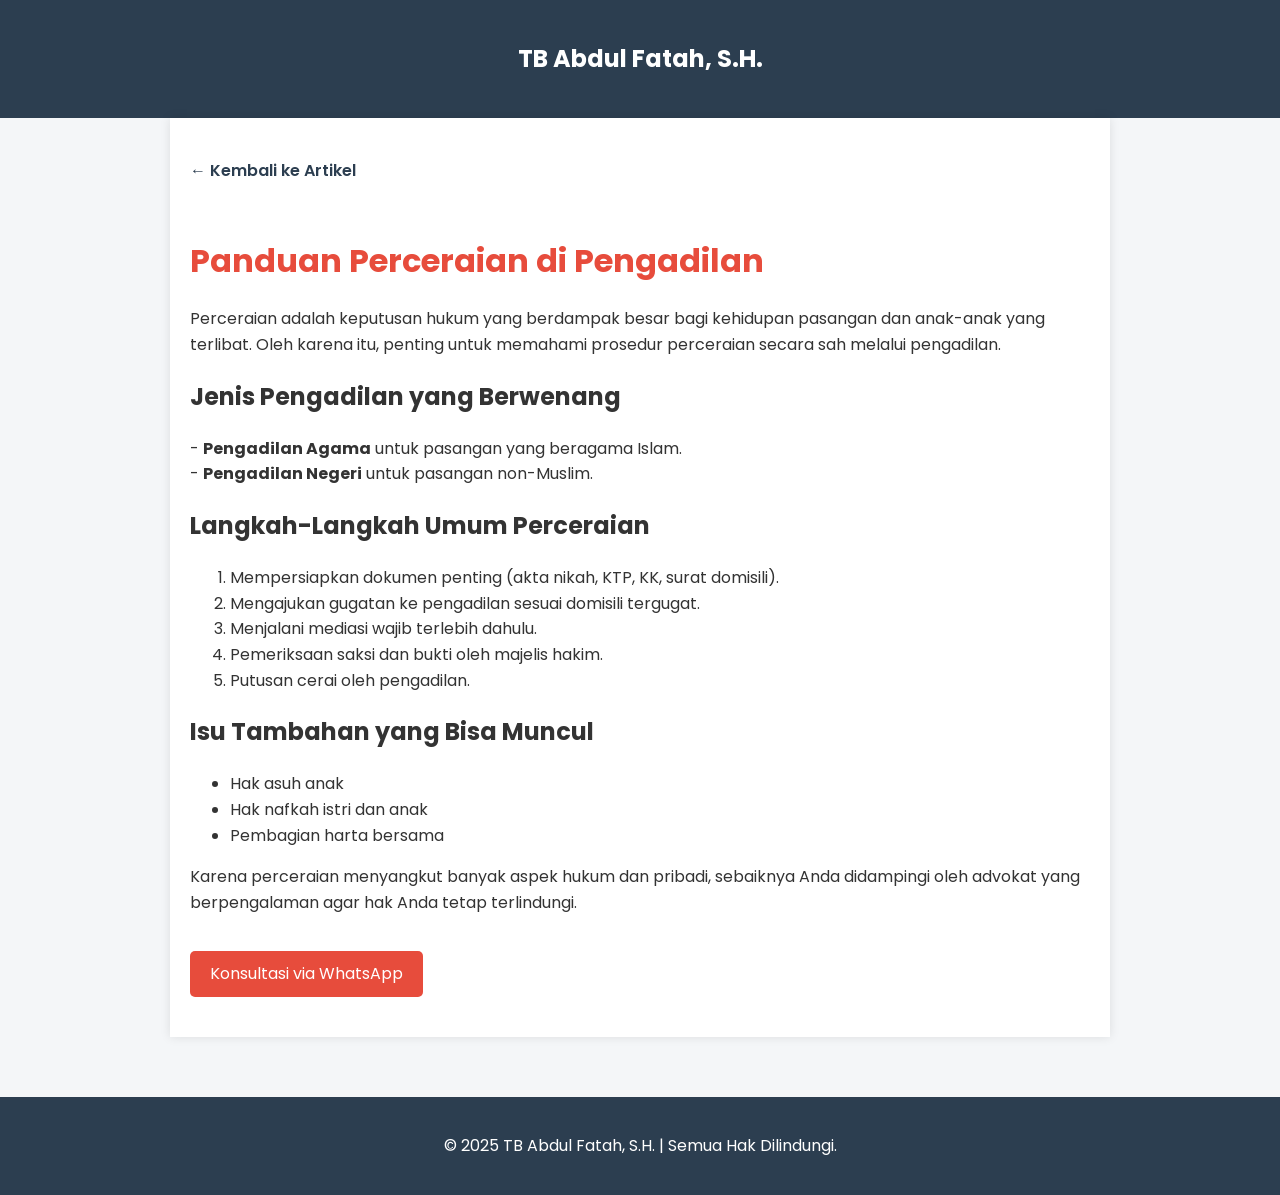
==== artikel-perceraian.html @ 7efb1d6c "Initial commit - setup project" ====
<!DOCTYPE html>
<html lang="id">
<head>
  <meta charset="UTF-8">
  <meta name="viewport" content="width=device-width, initial-scale=1.0">
  <title>Panduan Perceraian di Pengadilan</title>
  <link href="https://fonts.googleapis.com/css2?family=Poppins:wght@300;400;600&display=swap" rel="stylesheet">
  <style>
    body {
      font-family: 'Poppins', sans-serif;
      margin: 0;
      padding: 0;
      background: #f4f6f8;
      color: #333;
      line-height: 1.6;
    }
    header {
      background: #2c3e50;
      color: white;
      padding: 20px 30px;
      text-align: center;
    }
    main {
      max-width: 900px;
      margin: auto;
      padding: 40px 20px;
      background: white;
      box-shadow: 0 0 10px rgba(0,0,0,0.1);
    }
    h1 {
      font-size: 2rem;
      color: #e74c3c;
      margin-bottom: 20px;
    }
    a.back-link {
      display: inline-block;
      margin-bottom: 30px;
      color: #2c3e50;
      text-decoration: none;
      font-weight: 600;
    }
    a.back-link:hover {
      text-decoration: underline;
    }
    footer {
      text-align: center;
      padding: 20px;
      background: #2c3e50;
      color: white;
      margin-top: 60px;
    }
  </style>
</head>
<body>
  <header>
    <h2>TB Abdul Fatah, S.H. </h2>
  </header>

  <main>
    <a href="index.html#articles" class="back-link">&larr; Kembali ke Artikel</a>
    <h1>Panduan Perceraian di Pengadilan</h1>
    <p>Perceraian adalah keputusan hukum yang berdampak besar bagi kehidupan pasangan dan anak-anak yang terlibat. Oleh karena itu, penting untuk memahami prosedur perceraian secara sah melalui pengadilan.</p>

    <h2>Jenis Pengadilan yang Berwenang</h2>
    <p>
      - <strong>Pengadilan Agama</strong> untuk pasangan yang beragama Islam.<br>
      - <strong>Pengadilan Negeri</strong> untuk pasangan non-Muslim.
    </p>

    <h2>Langkah-Langkah Umum Perceraian</h2>
    <ol>
      <li>Mempersiapkan dokumen penting (akta nikah, KTP, KK, surat domisili).</li>
      <li>Mengajukan gugatan ke pengadilan sesuai domisili tergugat.</li>
      <li>Menjalani mediasi wajib terlebih dahulu.</li>
      <li>Pemeriksaan saksi dan bukti oleh majelis hakim.</li>
      <li>Putusan cerai oleh pengadilan.</li>
    </ol>

    <h2>Isu Tambahan yang Bisa Muncul</h2>
    <ul>
      <li>Hak asuh anak</li>
      <li>Hak nafkah istri dan anak</li>
      <li>Pembagian harta bersama</li>
    </ul>

    <p>Karena perceraian menyangkut banyak aspek hukum dan pribadi, sebaiknya Anda didampingi oleh advokat yang berpengalaman agar hak Anda tetap terlindungi.</p>

    <a href="https://wa.me/6281316411240" class="cta-button" style="background:#e74c3c; padding:10px 20px; color:white; text-decoration:none; display:inline-block; margin-top:20px; border-radius:5px;">Konsultasi via WhatsApp</a>
  </main>

  <footer>
    <p>&copy; 2025 TB Abdul Fatah, S.H. | Semua Hak Dilindungi.</p>
  </footer>
</body>
</html>
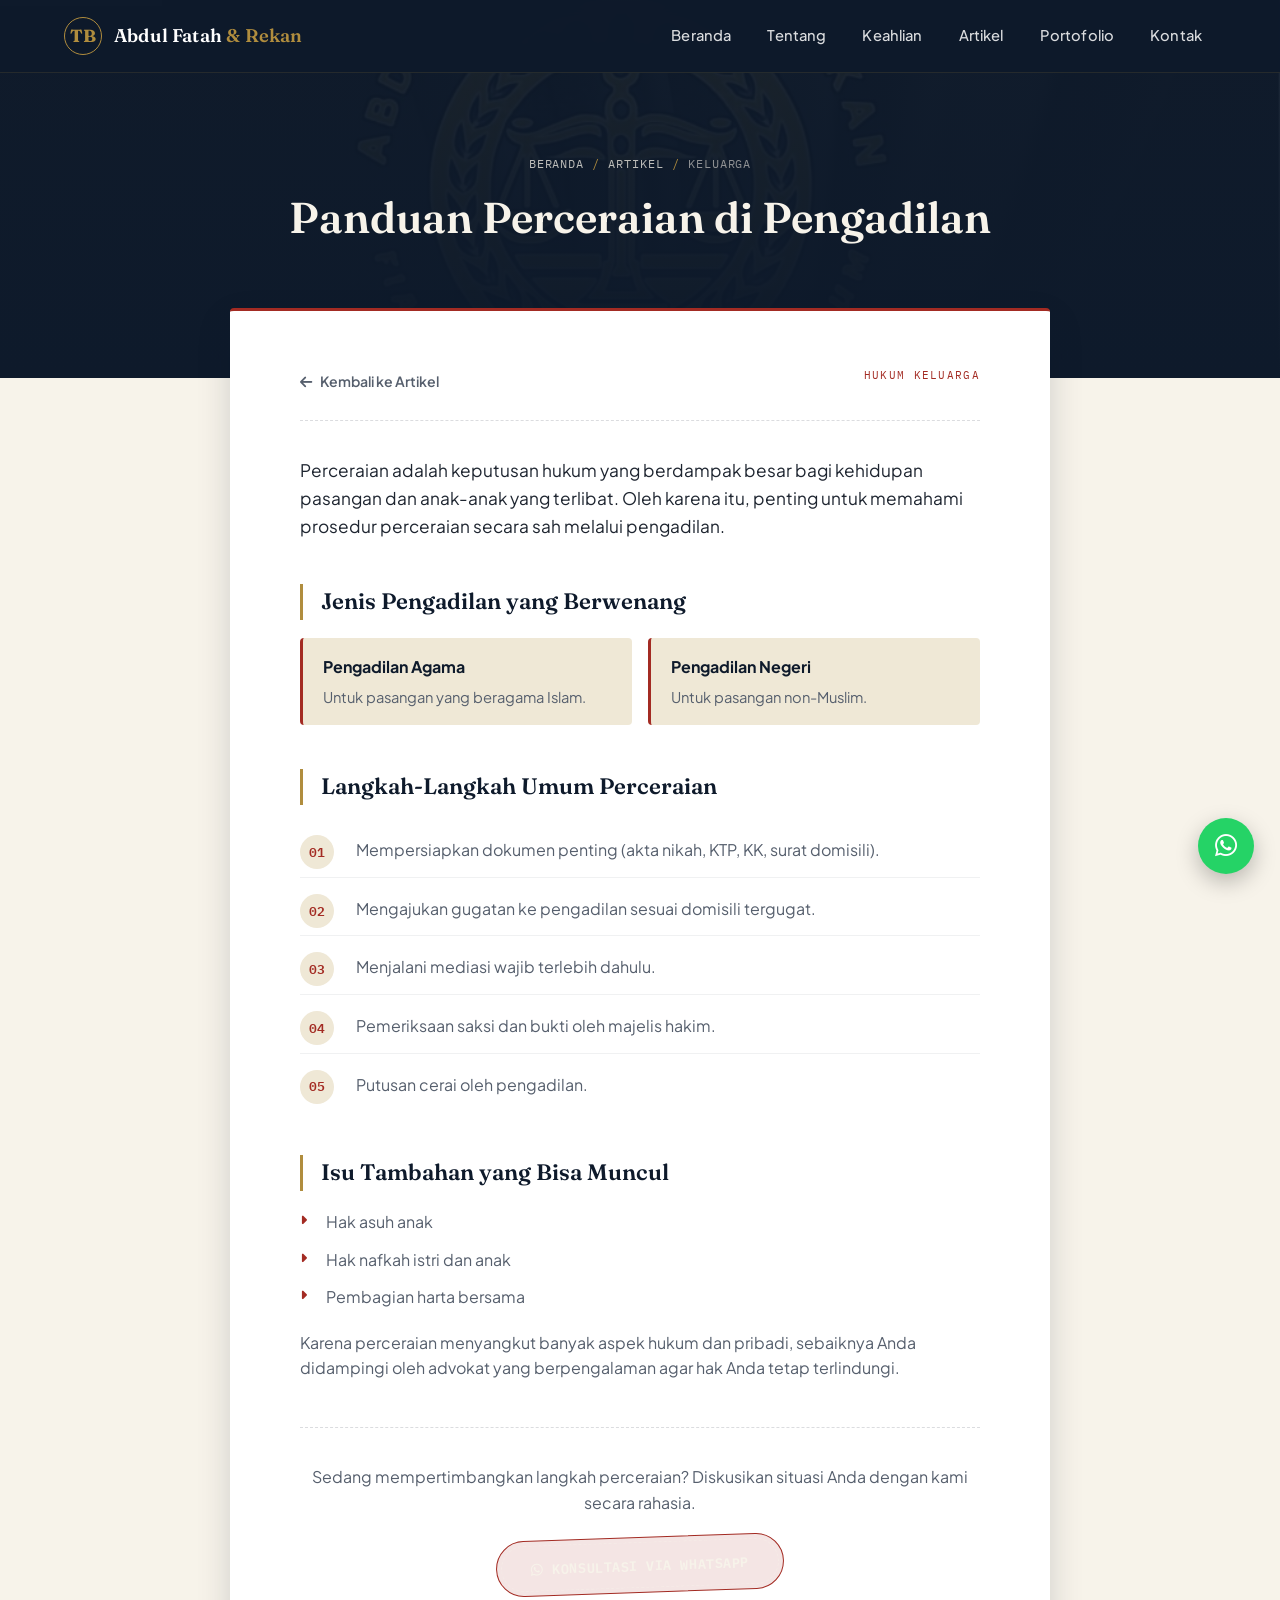
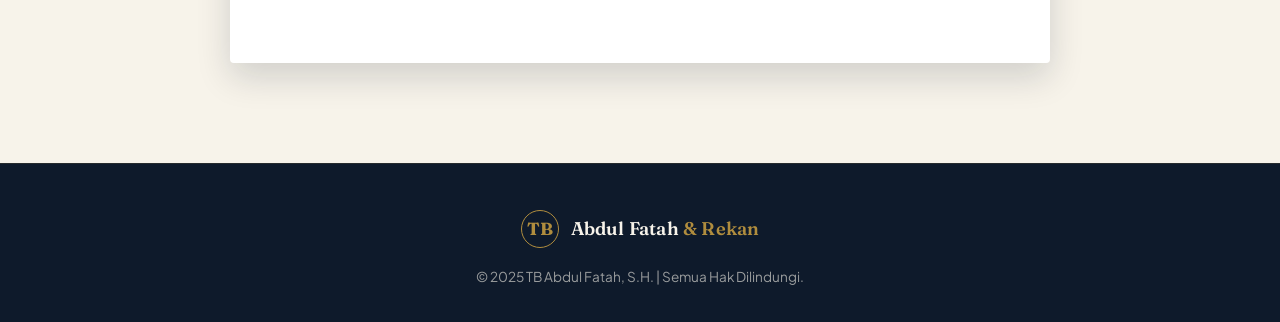
==== commit c61d4d6a: "mengubah tampilan dan menambahkan fitur portofolio kegiatan" ====
--- a/artikel-perceraian.html
+++ b/artikel-perceraian.html
@@ -1,95 +1,160 @@
-<!DOCTYPE html>
+<!doctype html>
 <html lang="id">
-<head>
-  <meta charset="UTF-8">
-  <meta name="viewport" content="width=device-width, initial-scale=1.0">
-  <title>Panduan Perceraian di Pengadilan</title>
-  <link href="https://fonts.googleapis.com/css2?family=Poppins:wght@300;400;600&display=swap" rel="stylesheet">
-  <style>
-    body {
-      font-family: 'Poppins', sans-serif;
-      margin: 0;
-      padding: 0;
-      background: #f4f6f8;
-      color: #333;
-      line-height: 1.6;
-    }
-    header {
-      background: #2c3e50;
-      color: white;
-      padding: 20px 30px;
-      text-align: center;
-    }
-    main {
-      max-width: 900px;
-      margin: auto;
-      padding: 40px 20px;
-      background: white;
-      box-shadow: 0 0 10px rgba(0,0,0,0.1);
-    }
-    h1 {
-      font-size: 2rem;
-      color: #e74c3c;
-      margin-bottom: 20px;
-    }
-    a.back-link {
-      display: inline-block;
-      margin-bottom: 30px;
-      color: #2c3e50;
-      text-decoration: none;
-      font-weight: 600;
-    }
-    a.back-link:hover {
-      text-decoration: underline;
-    }
-    footer {
-      text-align: center;
-      padding: 20px;
-      background: #2c3e50;
-      color: white;
-      margin-top: 60px;
-    }
-  </style>
-</head>
-<body>
-  <header>
-    <h2>TB Abdul Fatah, S.H. </h2>
-  </header>
+  <head>
+    <meta charset="UTF-8" />
+    <meta name="viewport" content="width=device-width, initial-scale=1.0" />
+    <title>Panduan Perceraian di Pengadilan | TB Abdul Fatah, S.H.</title>
+    <meta
+      name="description"
+      content="Langkah-langkah hukum yang perlu diketahui sebelum mengajukan gugatan cerai secara resmi di pengadilan."
+    />
 
-  <main>
-    <a href="index.html#articles" class="back-link">&larr; Kembali ke Artikel</a>
-    <h1>Panduan Perceraian di Pengadilan</h1>
-    <p>Perceraian adalah keputusan hukum yang berdampak besar bagi kehidupan pasangan dan anak-anak yang terlibat. Oleh karena itu, penting untuk memahami prosedur perceraian secara sah melalui pengadilan.</p>
+    <link rel="preconnect" href="https://fonts.googleapis.com" />
+    <link rel="preconnect" href="https://fonts.gstatic.com" crossorigin />
+    <link
+      href="https://fonts.googleapis.com/css2?family=Fraunces:opsz,wght@9..144,500;9..144,600;9..144,700;9..144,900&family=Plus+Jakarta+Sans:wght@400;500;600;700&family=IBM+Plex+Mono:wght@400;500;600&display=swap"
+      rel="stylesheet"
+    />
+    <link href="https://unpkg.com/aos@2.3.1/dist/aos.css" rel="stylesheet" />
+    <link
+      rel="stylesheet"
+      href="https://cdnjs.cloudflare.com/ajax/libs/font-awesome/6.0.0-beta3/css/all.min.css"
+    />
+    <link rel="stylesheet" href="css/style.css" />
+  </head>
+  <body>
+    <a href="#main-content" class="skip-link">Lewati ke Konten</a>
+    <div class="scroll-rail" aria-hidden="true">
+      <div class="scroll-rail-fill" id="scrollFill"></div>
+    </div>
 
-    <h2>Jenis Pengadilan yang Berwenang</h2>
-    <p>
-      - <strong>Pengadilan Agama</strong> untuk pasangan yang beragama Islam.<br>
-      - <strong>Pengadilan Negeri</strong> untuk pasangan non-Muslim.
-    </p>
+    <nav id="mainNav">
+      <a href="index.html" class="logo">
+        <span class="logo-mark">TB</span>
+        <span class="logo-text">Abdul Fatah <em>&amp; Rekan</em></span>
+      </a>
+      <div
+        class="menu-toggle"
+        id="mobile-menu"
+        aria-label="Buka menu"
+        role="button"
+        tabindex="0"
+      >
+        <span></span><span></span><span></span>
+      </div>
+      <ul id="nav-menu">
+        <li><a href="index.html#home">Beranda</a></li>
+        <li><a href="index.html#about">Tentang</a></li>
+        <li><a href="index.html#services">Keahlian</a></li>
+        <li><a href="index.html#articles">Artikel</a></li>
+        <li><a href="index.html#portfolio">Portofolio</a></li>
+        <li><a href="index.html#contact">Kontak</a></li>
+      </ul>
+    </nav>
 
-    <h2>Langkah-Langkah Umum Perceraian</h2>
-    <ol>
-      <li>Mempersiapkan dokumen penting (akta nikah, KTP, KK, surat domisili).</li>
-      <li>Mengajukan gugatan ke pengadilan sesuai domisili tergugat.</li>
-      <li>Menjalani mediasi wajib terlebih dahulu.</li>
-      <li>Pemeriksaan saksi dan bukti oleh majelis hakim.</li>
-      <li>Putusan cerai oleh pengadilan.</li>
-    </ol>
+    <header class="article-hero">
+      <p class="breadcrumb" data-aos="fade-up">
+        <a href="index.html">Beranda</a><span class="sep">/</span
+        ><a href="index.html#articles">Artikel</a
+        ><span class="sep">/</span>Keluarga
+      </p>
+      <h1 data-aos="fade-up" data-aos-delay="100">
+        Panduan Perceraian di Pengadilan
+      </h1>
+    </header>
 
-    <h2>Isu Tambahan yang Bisa Muncul</h2>
-    <ul>
-      <li>Hak asuh anak</li>
-      <li>Hak nafkah istri dan anak</li>
-      <li>Pembagian harta bersama</li>
-    </ul>
+    <main id="main-content">
+      <article class="article-shell" data-aos="fade-up">
+        <div class="article-meta">
+          <a href="index.html#articles" class="back-link"
+            ><i class="fas fa-arrow-left"></i> Kembali ke Artikel</a
+          >
+          <span class="card-tag">Hukum Keluarga</span>
+        </div>
 
-    <p>Karena perceraian menyangkut banyak aspek hukum dan pribadi, sebaiknya Anda didampingi oleh advokat yang berpengalaman agar hak Anda tetap terlindungi.</p>
+        <div class="article-content">
+          <p class="lead-in">
+            Perceraian adalah keputusan hukum yang berdampak besar bagi
+            kehidupan pasangan dan anak-anak yang terlibat. Oleh karena itu,
+            penting untuk memahami prosedur perceraian secara sah melalui
+            pengadilan.
+          </p>
 
-    <a href="https://wa.me/6281316411240" class="cta-button" style="background:#e74c3c; padding:10px 20px; color:white; text-decoration:none; display:inline-block; margin-top:20px; border-radius:5px;">Konsultasi via WhatsApp</a>
-  </main>
+          <h2>Jenis Pengadilan yang Berwenang</h2>
+          <div class="court-types">
+            <div class="court-type">
+              <strong>Pengadilan Agama</strong>
+              <span>Untuk pasangan yang beragama Islam.</span>
+            </div>
+            <div class="court-type">
+              <strong>Pengadilan Negeri</strong>
+              <span>Untuk pasangan non-Muslim.</span>
+            </div>
+          </div>
 
-  <footer>
-    <p>&copy; 2025 TB Abdul Fatah, S.H. | Semua Hak Dilindungi.</p>
-  </footer>
-</body>
+          <h2>Langkah-Langkah Umum Perceraian</h2>
+          <ol class="step-list">
+            <li>
+              Mempersiapkan dokumen penting (akta nikah, KTP, KK, surat
+              domisili).
+            </li>
+            <li>Mengajukan gugatan ke pengadilan sesuai domisili tergugat.</li>
+            <li>Menjalani mediasi wajib terlebih dahulu.</li>
+            <li>Pemeriksaan saksi dan bukti oleh majelis hakim.</li>
+            <li>Putusan cerai oleh pengadilan.</li>
+          </ol>
+
+          <h2>Isu Tambahan yang Bisa Muncul</h2>
+          <ul>
+            <li>Hak asuh anak</li>
+            <li>Hak nafkah istri dan anak</li>
+            <li>Pembagian harta bersama</li>
+          </ul>
+
+          <p>
+            Karena perceraian menyangkut banyak aspek hukum dan pribadi,
+            sebaiknya Anda didampingi oleh advokat yang berpengalaman agar hak
+            Anda tetap terlindungi.
+          </p>
+
+          <div class="article-cta">
+            <p>
+              Sedang mempertimbangkan langkah perceraian? Diskusikan situasi
+              Anda dengan kami secara rahasia.
+            </p>
+            <a href="https://wa.me/6281316411240" class="stamp-cta">
+              <span class="stamp-cta-ring"></span>
+              <span class="stamp-cta-label"
+                ><i class="fab fa-whatsapp"></i> Konsultasi via WhatsApp</span
+              >
+            </a>
+          </div>
+        </div>
+      </article>
+    </main>
+
+    <footer>
+      <div class="footer-inner">
+        <div class="logo footer-logo">
+          <span class="logo-mark">TB</span>
+          <span class="logo-text">Abdul Fatah <em>&amp; Rekan</em></span>
+        </div>
+        <p>&copy; 2025 TB Abdul Fatah, S.H. | Semua Hak Dilindungi.</p>
+      </div>
+    </footer>
+
+    <a
+      href="https://wa.me/6281316411240"
+      class="float-wa"
+      aria-label="Hubungi via WhatsApp"
+    >
+      <i class="fab fa-whatsapp"></i>
+    </a>
+    <button class="back-to-top" id="backToTop" aria-label="Kembali ke atas">
+      <i class="fas fa-chevron-up"></i>
+    </button>
+
+    <script src="https://unpkg.com/aos@2.3.1/dist/aos.js"></script>
+    <script src="script/script.js"></script>
+  </body>
 </html>
--- a/css/style.css
+++ b/css/style.css
@@ -0,0 +1,1489 @@
+/* ==========================================================================
+   TOKENS
+   ========================================================================== */
+:root {
+  --navy-900: #0e1a2b;
+  --navy-800: #16273d;
+  --navy-700: #1f3350;
+  --paper: #f7f3ea;
+  --paper-dim: #efe8d6;
+  --stamp-red: #a32b23;
+  --stamp-red-dark: #7e1f19;
+  --gold: #b08d3e;
+  --gold-soft: #d9c68f;
+  --ink: #1e2530;
+  --ink-soft: #565f6d;
+  --white: #ffffff;
+
+  --font-display: "Fraunces", serif;
+  --font-body: "Plus Jakarta Sans", sans-serif;
+  --font-mono: "IBM Plex Mono", monospace;
+
+  --shadow-sm: 0 4px 14px rgba(14, 26, 43, 0.08);
+  --shadow-md: 0 14px 34px rgba(14, 26, 43, 0.16);
+  --radius: 4px;
+}
+
+* {
+  box-sizing: border-box;
+  margin: 0;
+  padding: 0;
+}
+
+html {
+  scroll-behavior: smooth;
+}
+
+body {
+  font-family: var(--font-body);
+  color: var(--ink);
+  background: var(--paper);
+  line-height: 1.6;
+  -webkit-font-smoothing: antialiased;
+}
+
+img {
+  max-width: 100%;
+  display: block;
+}
+
+a {
+  color: inherit;
+}
+
+::selection {
+  background: var(--stamp-red);
+  color: var(--white);
+}
+
+/* ==========================================================================
+   SCROLL PROGRESS RAIL
+   ========================================================================== */
+.scroll-rail {
+  position: fixed;
+  top: 0;
+  left: 0;
+  width: 100%;
+  height: 3px;
+  z-index: 1100;
+  background: transparent;
+}
+.scroll-rail-fill {
+  height: 100%;
+  width: 0%;
+  background: linear-gradient(90deg, var(--stamp-red), var(--gold));
+  transition: width 0.1s linear;
+}
+
+/* ==========================================================================
+   NAVIGATION
+   ========================================================================== */
+nav#mainNav {
+  position: fixed;
+  top: 0;
+  width: 100%;
+  background: rgba(14, 26, 43, 0.92);
+  backdrop-filter: blur(8px);
+  color: var(--white);
+  display: flex;
+  justify-content: space-between;
+  align-items: center;
+  padding: 16px 5%;
+  z-index: 1000;
+  transition:
+    box-shadow 0.3s ease,
+    padding 0.3s ease;
+  border-bottom: 1px solid rgba(176, 141, 62, 0.15);
+}
+
+nav#mainNav.scrolled {
+  padding: 10px 5%;
+  box-shadow: 0 10px 30px rgba(0, 0, 0, 0.35);
+}
+
+.logo {
+  display: flex;
+  align-items: center;
+  gap: 12px;
+  text-decoration: none;
+  color: var(--white);
+}
+
+.logo-mark {
+  font-family: var(--font-display);
+  font-weight: 700;
+  font-size: 1.1rem;
+  width: 38px;
+  height: 38px;
+  display: flex;
+  align-items: center;
+  justify-content: center;
+  border: 1.5px solid var(--gold);
+  border-radius: 50%;
+  color: var(--gold);
+  flex-shrink: 0;
+}
+
+.logo-text {
+  font-family: var(--font-display);
+  font-weight: 600;
+  font-size: 1.15rem;
+  letter-spacing: 0.01em;
+  white-space: nowrap;
+}
+.logo-text em {
+  color: var(--gold);
+  font-style: normal;
+}
+
+nav ul {
+  display: flex;
+  gap: 8px;
+  list-style: none;
+  align-items: center;
+}
+
+nav ul li a {
+  position: relative;
+  text-decoration: none;
+  color: rgba(255, 255, 255, 0.85);
+  font-weight: 500;
+  font-size: 0.92rem;
+  padding: 8px 14px;
+  display: inline-block;
+  transition: color 0.3s;
+  font-family: var(--font-body);
+  letter-spacing: 0.01em;
+}
+
+nav ul li a::after {
+  content: "";
+  position: absolute;
+  left: 50%;
+  bottom: 2px;
+  width: 0;
+  height: 2px;
+  background: var(--gold);
+  transition: all 0.3s ease;
+  transform: translateX(-50%);
+}
+
+nav ul li a:hover,
+nav ul li a.active {
+  color: var(--white);
+}
+
+nav ul li a:hover::after,
+nav ul li a.active::after {
+  width: 60%;
+}
+
+.menu-toggle {
+  display: none;
+  cursor: pointer;
+  width: 26px;
+  height: 20px;
+  flex-direction: column;
+  justify-content: space-between;
+}
+.menu-toggle span {
+  display: block;
+  height: 2px;
+  width: 100%;
+  background: var(--white);
+  border-radius: 2px;
+  transition: all 0.3s ease;
+}
+.menu-toggle.active span:nth-child(1) {
+  transform: translateY(9px) rotate(45deg);
+}
+.menu-toggle.active span:nth-child(2) {
+  opacity: 0;
+}
+.menu-toggle.active span:nth-child(3) {
+  transform: translateY(-9px) rotate(-45deg);
+}
+
+/* ==========================================================================
+   HEADER / HERO — "kop surat" letterhead treatment
+   ========================================================================== */
+header {
+  background:
+    linear-gradient(
+      180deg,
+      rgba(14, 26, 43, 0.88) 0%,
+      rgba(14, 26, 43, 0.94) 60%,
+      var(--navy-900) 100%
+    ),
+    url("../img/bgrnd.jpg") center/cover no-repeat;
+  color: var(--white);
+  min-height: 100vh;
+  display: flex;
+  flex-direction: column;
+  justify-content: center;
+  align-items: center;
+  text-align: center;
+  position: relative;
+  padding: 130px 5% 70px;
+  overflow: hidden;
+}
+
+.letterhead-rule {
+  width: min(720px, 80%);
+  height: 1px;
+  background: linear-gradient(90deg, transparent, var(--gold), transparent);
+  margin: 0 auto 40px;
+  transform: scaleX(0);
+  animation: rule-draw 1.1s 0.3s cubic-bezier(0.65, 0, 0.35, 1) forwards;
+}
+.letterhead-rule.bottom {
+  margin: 40px auto 0;
+  animation-delay: 0.6s;
+}
+
+@keyframes rule-draw {
+  to {
+    transform: scaleX(1);
+  }
+}
+
+.hero-flex {
+  display: flex;
+  flex-direction: row;
+  justify-content: center;
+  align-items: center;
+  gap: 56px;
+  max-width: 1100px;
+  margin: 0 auto;
+  flex-wrap: wrap;
+  text-align: left;
+}
+
+.profile-pic {
+  position: relative;
+  flex-shrink: 0;
+}
+
+.profile-pic img {
+  width: 320px;
+  height: 400px;
+  object-fit: cover;
+  border-radius: var(--radius);
+  border: 1px solid rgba(176, 141, 62, 0.5);
+  outline: 6px solid rgba(255, 255, 255, 0.06);
+  outline-offset: 6px;
+  box-shadow: var(--shadow-md);
+}
+
+.seal-badge {
+  position: absolute;
+  bottom: -22px;
+  right: -22px;
+  width: 96px;
+  height: 96px;
+  animation: seal-in 0.8s 1s cubic-bezier(0.34, 1.56, 0.64, 1) both;
+}
+@keyframes seal-in {
+  from {
+    opacity: 0;
+    transform: rotate(-25deg) scale(0.5);
+  }
+  to {
+    opacity: 1;
+    transform: rotate(-8deg) scale(1);
+  }
+}
+.seal-badge svg {
+  width: 100%;
+  height: 100%;
+}
+.seal-ring {
+  fill: rgba(14, 26, 43, 0.9);
+  stroke: var(--stamp-red);
+  stroke-width: 2;
+}
+.seal-ring.inner {
+  fill: none;
+  stroke-width: 1;
+  stroke: var(--gold);
+}
+.seal-text {
+  font-family: var(--font-mono);
+  font-size: 8.4px;
+  letter-spacing: 1.5px;
+  fill: var(--paper);
+}
+.seal-center {
+  font-family: var(--font-display);
+  font-weight: 700;
+  font-size: 15px;
+  fill: var(--gold);
+}
+
+.hero-text {
+  max-width: 560px;
+}
+
+.eyebrow {
+  font-family: var(--font-mono);
+  font-size: 0.72rem;
+  letter-spacing: 0.18em;
+  text-transform: uppercase;
+  color: var(--gold);
+  margin-bottom: 14px;
+  display: block;
+}
+.eyebrow.center {
+  text-align: center;
+}
+.eyebrow.light {
+  color: var(--gold);
+}
+
+.hero-text h1 {
+  font-family: var(--font-display);
+  font-weight: 600;
+  font-size: clamp(2.2rem, 5vw, 3.4rem);
+  line-height: 1.1;
+  margin-bottom: 14px;
+}
+.hero-text h1 .degree {
+  color: var(--gold);
+  font-style: italic;
+}
+.hero-text h1 .title-comma {
+  color: var(--gold);
+}
+
+.hero-role {
+  font-family: var(--font-display);
+  font-style: italic;
+  font-size: 1.3rem;
+  color: var(--paper);
+  opacity: 0.9;
+  margin-bottom: 18px;
+}
+
+.hero-desc {
+  font-size: 1rem;
+  color: rgba(247, 243, 234, 0.75);
+  max-width: 460px;
+  margin-bottom: 34px;
+}
+
+.hero-actions {
+  display: flex;
+  align-items: center;
+  gap: 28px;
+  flex-wrap: wrap;
+}
+
+.ghost-link {
+  font-family: var(--font-body);
+  font-weight: 600;
+  font-size: 0.92rem;
+  text-decoration: none;
+  color: var(--paper);
+  border-bottom: 1px solid rgba(247, 243, 234, 0.35);
+  padding-bottom: 3px;
+  transition:
+    border-color 0.3s,
+    color 0.3s;
+}
+.ghost-link i {
+  margin-left: 6px;
+  font-size: 0.8rem;
+}
+.ghost-link:hover {
+  color: var(--gold);
+  border-color: var(--gold);
+}
+
+/* Stamp-style CTA button — the signature interaction */
+.stamp-cta {
+  position: relative;
+  display: inline-flex;
+  align-items: center;
+  justify-content: center;
+  text-decoration: none;
+  font-family: var(--font-mono);
+  font-weight: 600;
+  font-size: 0.85rem;
+  letter-spacing: 0.04em;
+  text-transform: uppercase;
+  color: var(--paper);
+  padding: 16px 34px;
+  border: 1.5px solid var(--stamp-red);
+  border-radius: 999px;
+  transform: rotate(-2deg);
+  transition:
+    transform 0.15s ease,
+    background 0.3s ease,
+    box-shadow 0.3s ease;
+  background: rgba(163, 43, 35, 0.12);
+}
+.stamp-cta-ring {
+  position: absolute;
+  inset: 4px;
+  border: 1px dashed rgba(247, 243, 234, 0.4);
+  border-radius: 999px;
+  pointer-events: none;
+}
+.stamp-cta:hover {
+  background: var(--stamp-red);
+  box-shadow: 0 10px 26px rgba(163, 43, 35, 0.4);
+  transform: rotate(-2deg) translateY(-2px);
+}
+.stamp-cta:active {
+  transform: rotate(-2deg) scale(0.94);
+  box-shadow: 0 2px 8px rgba(163, 43, 35, 0.5);
+}
+.stamp-cta.large {
+  padding: 18px 42px;
+  font-size: 0.9rem;
+}
+
+.scroll-cue {
+  position: absolute;
+  bottom: 28px;
+  left: 50%;
+  transform: translateX(-50%);
+  background: none;
+  border: none;
+  color: rgba(247, 243, 234, 0.6);
+  font-size: 1.1rem;
+  cursor: pointer;
+  animation: bob 2.2s ease-in-out infinite;
+  z-index: 2;
+}
+@keyframes bob {
+  0%,
+  100% {
+    transform: translate(-50%, 0);
+  }
+  50% {
+    transform: translate(-50%, 8px);
+  }
+}
+
+/* ==========================================================================
+   SECTIONS
+   ========================================================================== */
+section {
+  padding: 100px 5%;
+  max-width: 1200px;
+  margin: 0 auto;
+}
+
+.section-dark {
+  max-width: 100%;
+  background: var(--navy-900);
+  color: var(--paper);
+}
+.section-dark > * {
+  max-width: 1200px;
+  margin-left: auto;
+  margin-right: auto;
+}
+
+section h2 {
+  text-align: center;
+  margin-bottom: 20px;
+  color: var(--navy-900);
+  font-family: var(--font-display);
+  font-weight: 600;
+  font-size: clamp(1.7rem, 3.4vw, 2.4rem);
+}
+section h2.light {
+  color: var(--paper);
+}
+
+.lead {
+  text-align: center;
+  max-width: 760px;
+  margin: 0 auto 60px;
+  color: var(--ink-soft);
+  font-size: 1.05rem;
+}
+
+/* ==========================================================================
+   CARDS
+   ========================================================================== */
+.cards {
+  display: grid;
+  grid-template-columns: repeat(auto-fit, minmax(280px, 1fr));
+  gap: 26px;
+  margin-top: 46px;
+}
+
+.card {
+  position: relative;
+  background: var(--white);
+  border: 1px solid rgba(14, 26, 43, 0.06);
+  border-radius: var(--radius);
+  padding: 32px 28px;
+  box-shadow: var(--shadow-sm);
+  transition:
+    transform 0.35s cubic-bezier(0.22, 1, 0.36, 1),
+    box-shadow 0.35s ease,
+    border-color 0.35s ease;
+  text-align: left;
+}
+.card::before {
+  content: "";
+  position: absolute;
+  top: 0;
+  left: 0;
+  width: 100%;
+  height: 3px;
+  background: linear-gradient(90deg, var(--stamp-red), var(--gold));
+  transform: scaleX(0);
+  transform-origin: left;
+  transition: transform 0.4s ease;
+}
+.card:hover {
+  transform: translateY(-6px);
+  box-shadow: var(--shadow-md);
+  border-color: rgba(176, 141, 62, 0.35);
+}
+.card:hover::before {
+  transform: scaleX(1);
+}
+
+.card-tag {
+  font-family: var(--font-mono);
+  font-size: 0.68rem;
+  letter-spacing: 0.12em;
+  text-transform: uppercase;
+  color: var(--stamp-red);
+  margin-bottom: 12px;
+}
+
+.card-icon {
+  font-size: 1.7rem;
+  color: var(--gold);
+  margin-bottom: 16px;
+}
+
+.card h3 {
+  font-family: var(--font-display);
+  font-weight: 600;
+  color: var(--navy-900);
+  font-size: 1.2rem;
+  margin-bottom: 8px;
+}
+
+.card p {
+  color: var(--ink-soft);
+  font-size: 0.94rem;
+}
+
+.dark-card {
+  background: var(--navy-800);
+  border-color: rgba(176, 141, 62, 0.15);
+}
+.dark-card h3 {
+  color: var(--paper);
+}
+.dark-card p {
+  color: rgba(247, 243, 234, 0.65);
+}
+.dark-card:hover {
+  border-color: var(--gold);
+}
+
+.services-grid {
+  margin-top: 46px;
+}
+
+/* Article cards as links */
+.article-card {
+  text-decoration: none;
+  color: inherit;
+  display: flex;
+  flex-direction: column;
+}
+.article-card p {
+  flex-grow: 1;
+  margin-bottom: 18px;
+}
+.read-more {
+  font-family: var(--font-mono);
+  font-size: 0.78rem;
+  letter-spacing: 0.04em;
+  text-transform: uppercase;
+  color: var(--stamp-red);
+  font-weight: 600;
+  display: inline-flex;
+  align-items: center;
+  gap: 8px;
+  transition: gap 0.3s ease;
+}
+.article-card:hover .read-more {
+  gap: 13px;
+}
+
+/* ==========================================================================
+   CONTACT / CTA
+   ========================================================================== */
+.cta-container {
+  position: relative;
+  background: var(--white);
+  border-radius: var(--radius);
+  padding: 60px 50px;
+  box-shadow: var(--shadow-md);
+  text-align: center;
+  max-width: 760px;
+  margin: 0 auto;
+  border-top: 3px solid var(--stamp-red);
+  overflow: hidden;
+}
+
+.cta-corner-stamp {
+  position: absolute;
+  top: -30px;
+  right: -30px;
+  width: 130px;
+  height: 130px;
+  display: flex;
+  align-items: flex-end;
+  justify-content: flex-start;
+  padding: 20px;
+  color: rgba(163, 43, 35, 0.06);
+  font-size: 5.5rem;
+  transform: rotate(-15deg);
+  pointer-events: none;
+}
+
+.cta-container h2 {
+  color: var(--navy-900);
+  font-size: 1.7rem;
+  margin-bottom: 4px;
+}
+
+.cta-container h3 {
+  font-family: var(--font-display);
+  font-style: italic;
+  color: var(--stamp-red);
+  font-weight: 600;
+  font-size: 1.5rem;
+  margin-bottom: 30px;
+}
+
+.cta-content p {
+  color: var(--ink-soft);
+  margin-bottom: 30px;
+  line-height: 1.75;
+}
+
+.cta-divider {
+  height: 1px;
+  background: linear-gradient(
+    90deg,
+    transparent,
+    rgba(176, 141, 62, 0.5),
+    transparent
+  );
+  margin: 32px auto;
+  width: 140px;
+}
+
+.values h4 {
+  font-family: var(--font-mono);
+  font-size: 0.78rem;
+  letter-spacing: 0.1em;
+  text-transform: uppercase;
+  color: var(--navy-900);
+  margin-bottom: 22px;
+}
+
+.value-items {
+  display: flex;
+  justify-content: center;
+  gap: 36px;
+  flex-wrap: wrap;
+}
+
+.value-item {
+  display: flex;
+  flex-direction: column;
+  align-items: center;
+  gap: 10px;
+}
+.value-item i {
+  font-size: 1.6rem;
+  color: var(--gold);
+}
+.value-item span {
+  color: var(--ink-soft);
+  font-size: 0.85rem;
+  font-weight: 500;
+}
+
+/* ==========================================================================
+   FOOTER
+   ========================================================================== */
+footer {
+  background: var(--navy-900);
+  color: rgba(247, 243, 234, 0.6);
+  padding: 46px 5% 34px;
+  margin-top: 40px;
+  border-top: 1px solid rgba(176, 141, 62, 0.15);
+}
+.footer-inner {
+  max-width: 1200px;
+  margin: 0 auto;
+  display: flex;
+  flex-direction: column;
+  align-items: center;
+  gap: 18px;
+  text-align: center;
+}
+.footer-logo {
+  color: var(--paper);
+}
+footer p {
+  font-size: 0.85rem;
+}
+
+/* ==========================================================================
+   FLOATING CONTROLS
+   ========================================================================== */
+.float-wa {
+  position: fixed;
+  bottom: 26px;
+  right: 26px;
+  width: 56px;
+  height: 56px;
+  background: #25d366;
+  color: var(--white);
+  border-radius: 50%;
+  display: flex;
+  align-items: center;
+  justify-content: center;
+  font-size: 1.6rem;
+  box-shadow: 0 8px 22px rgba(0, 0, 0, 0.25);
+  z-index: 900;
+  text-decoration: none;
+  animation: pulse-wa 2.6s infinite;
+}
+@keyframes pulse-wa {
+  0% {
+    box-shadow:
+      0 8px 22px rgba(0, 0, 0, 0.25),
+      0 0 0 0 rgba(37, 211, 102, 0.5);
+  }
+  70% {
+    box-shadow:
+      0 8px 22px rgba(0, 0, 0, 0.25),
+      0 0 0 14px rgba(37, 211, 102, 0);
+  }
+  100% {
+    box-shadow:
+      0 8px 22px rgba(0, 0, 0, 0.25),
+      0 0 0 0 rgba(37, 211, 102, 0);
+  }
+}
+
+.back-to-top {
+  position: fixed;
+  bottom: 26px;
+  right: 92px;
+  width: 44px;
+  height: 44px;
+  border-radius: 50%;
+  border: 1px solid rgba(14, 26, 43, 0.15);
+  background: var(--white);
+  color: var(--navy-900);
+  cursor: pointer;
+  display: flex;
+  align-items: center;
+  justify-content: center;
+  opacity: 0;
+  visibility: hidden;
+  transform: translateY(10px);
+  transition: all 0.3s ease;
+  z-index: 900;
+  box-shadow: var(--shadow-sm);
+}
+.back-to-top.visible {
+  opacity: 1;
+  visibility: visible;
+  transform: translateY(0);
+}
+.back-to-top:hover {
+  background: var(--navy-900);
+  color: var(--gold);
+}
+
+/* ==========================================================================
+   ACCESSIBILITY
+   ========================================================================== */
+a:focus-visible,
+button:focus-visible {
+  outline: 2px solid var(--stamp-red);
+  outline-offset: 3px;
+}
+
+.skip-link {
+  position: absolute;
+  top: -40px;
+  left: 0;
+  background: var(--navy-900);
+  color: var(--white);
+  padding: 10px 16px;
+  z-index: 2000;
+  transition: top 0.3s;
+}
+.skip-link:focus {
+  top: 0;
+}
+
+@media (prefers-reduced-motion: reduce) {
+  *,
+  *::before,
+  *::after {
+    animation-duration: 0.001ms !important;
+    animation-iteration-count: 1 !important;
+    transition-duration: 0.001ms !important;
+    scroll-behavior: auto !important;
+  }
+}
+
+/* ==========================================================================
+   RESPONSIVE
+   ========================================================================== */
+@media (max-width: 900px) {
+  .hero-flex {
+    flex-direction: column;
+    text-align: center;
+  }
+  .hero-text {
+    text-align: center;
+  }
+  .hero-desc {
+    margin-left: auto;
+    margin-right: auto;
+  }
+  .hero-actions {
+    justify-content: center;
+  }
+  .profile-pic img {
+    width: 260px;
+    height: 330px;
+  }
+}
+
+@media (max-width: 768px) {
+  nav#mainNav {
+    padding: 14px 5%;
+  }
+  .menu-toggle {
+    display: flex;
+  }
+
+  #nav-menu {
+    position: fixed;
+    top: 0;
+    right: 0;
+    height: 100vh;
+    width: min(78vw, 320px);
+    background: var(--navy-900);
+    flex-direction: column;
+    align-items: flex-start;
+    justify-content: flex-start;
+    gap: 4px;
+    padding: 100px 32px;
+    transform: translateX(100%);
+    transition: transform 0.4s cubic-bezier(0.65, 0, 0.35, 1);
+    box-shadow: -12px 0 30px rgba(0, 0, 0, 0.25);
+  }
+  #nav-menu.active {
+    transform: translateX(0);
+  }
+  #nav-menu li {
+    width: 100%;
+    border-bottom: 1px solid rgba(176, 141, 62, 0.15);
+  }
+  #nav-menu li a {
+    display: block;
+    padding: 16px 4px;
+  }
+
+  header {
+    padding: 110px 6% 60px;
+  }
+  section {
+    padding: 70px 6%;
+  }
+  .cta-container {
+    padding: 44px 26px;
+  }
+  .cta-corner-stamp {
+    font-size: 4rem;
+  }
+  .back-to-top {
+    right: 84px;
+    bottom: 22px;
+  }
+  .float-wa {
+    right: 22px;
+    bottom: 22px;
+  }
+}
+
+@media (max-width: 480px) {
+  .hero-text h1 {
+    font-size: 2rem;
+  }
+  .stamp-cta {
+    padding: 14px 26px;
+    font-size: 0.78rem;
+  }
+  .seal-badge {
+    width: 74px;
+    height: 74px;
+    bottom: -14px;
+    right: -14px;
+  }
+}
+
+/* ==========================================================================
+   ARTICLE PAGES
+   ========================================================================== */
+.article-hero {
+  background:
+    linear-gradient(180deg, rgba(14, 26, 43, 0.92) 0%, var(--navy-900) 100%),
+    url("../img/bgrnd.jpg") center/cover no-repeat;
+  color: var(--paper);
+  min-height: 42vh;
+  display: flex;
+  flex-direction: column;
+  justify-content: center;
+  align-items: center;
+  text-align: center;
+  padding: 150px 6% 130px;
+  position: relative;
+}
+
+.breadcrumb {
+  font-family: var(--font-mono);
+  font-size: 0.74rem;
+  letter-spacing: 0.08em;
+  text-transform: uppercase;
+  color: rgba(247, 243, 234, 0.55);
+  margin-bottom: 18px;
+}
+.breadcrumb a {
+  color: rgba(247, 243, 234, 0.75);
+  text-decoration: none;
+  transition: color 0.3s;
+}
+.breadcrumb a:hover {
+  color: var(--gold);
+}
+.breadcrumb .sep {
+  margin: 0 8px;
+  color: var(--gold);
+}
+
+.article-hero h1 {
+  font-family: var(--font-display);
+  font-weight: 600;
+  font-size: clamp(1.8rem, 4.4vw, 2.7rem);
+  max-width: 780px;
+  line-height: 1.2;
+}
+
+/* Card that overlaps the hero bottom, like a document laid over a desk */
+.article-shell {
+  max-width: 820px;
+  margin: -70px auto 100px;
+  background: var(--white);
+  border-radius: var(--radius);
+  box-shadow: var(--shadow-md);
+  border-top: 3px solid var(--stamp-red);
+  padding: 56px clamp(24px, 6vw, 70px) 70px;
+  position: relative;
+  z-index: 2;
+}
+
+.article-meta {
+  display: flex;
+  justify-content: space-between;
+  align-items: center;
+  flex-wrap: wrap;
+  gap: 14px;
+  margin-bottom: 36px;
+  padding-bottom: 24px;
+  border-bottom: 1px dashed rgba(14, 26, 43, 0.15);
+}
+
+.back-link {
+  display: inline-flex;
+  align-items: center;
+  gap: 8px;
+  text-decoration: none;
+  color: var(--ink-soft);
+  font-weight: 600;
+  font-size: 0.88rem;
+  transition:
+    color 0.3s,
+    gap 0.3s;
+}
+.back-link:hover {
+  color: var(--stamp-red);
+  gap: 12px;
+}
+
+.article-content .lead-in {
+  font-size: 1.08rem;
+  color: var(--ink);
+  margin-bottom: 36px;
+}
+
+.article-content h2 {
+  font-family: var(--font-display);
+  font-weight: 600;
+  text-align: left;
+  color: var(--navy-900);
+  font-size: 1.4rem;
+  margin: 44px 0 18px;
+  padding-left: 18px;
+  border-left: 3px solid var(--gold);
+}
+
+.article-content p {
+  color: var(--ink-soft);
+  margin-bottom: 16px;
+  font-size: 1rem;
+}
+
+.article-content strong {
+  color: var(--ink);
+}
+
+.article-content ul {
+  list-style: none;
+  margin: 0 0 20px;
+  padding: 0;
+}
+.article-content ul li {
+  position: relative;
+  padding-left: 26px;
+  margin-bottom: 12px;
+  color: var(--ink-soft);
+}
+.article-content ul li::before {
+  content: "\f0da";
+  font-family: "Font Awesome 6 Free";
+  font-weight: 900;
+  color: var(--stamp-red);
+  position: absolute;
+  left: 0;
+  top: 1px;
+  font-size: 0.85rem;
+}
+
+/* Pasal-style numbered steps — used only where content is a real sequence */
+.article-content ol.step-list {
+  list-style: none;
+  counter-reset: pasal;
+  margin: 0 0 24px;
+  padding: 0;
+  display: flex;
+  flex-direction: column;
+  gap: 4px;
+}
+.article-content ol.step-list li {
+  counter-increment: pasal;
+  position: relative;
+  padding: 14px 0 14px 56px;
+  color: var(--ink-soft);
+  border-bottom: 1px solid rgba(14, 26, 43, 0.06);
+}
+.article-content ol.step-list li:last-child {
+  border-bottom: none;
+}
+.article-content ol.step-list li::before {
+  content: counter(pasal, decimal-leading-zero);
+  position: absolute;
+  left: 0;
+  top: 12px;
+  font-family: var(--font-mono);
+  font-size: 0.8rem;
+  font-weight: 600;
+  color: var(--stamp-red);
+  background: var(--paper-dim);
+  width: 34px;
+  height: 34px;
+  border-radius: 50%;
+  display: flex;
+  align-items: center;
+  justify-content: center;
+}
+
+.court-types {
+  display: grid;
+  grid-template-columns: repeat(auto-fit, minmax(220px, 1fr));
+  gap: 16px;
+  margin-bottom: 28px;
+}
+.court-type {
+  background: var(--paper-dim);
+  border-left: 3px solid var(--stamp-red);
+  padding: 16px 20px;
+  border-radius: var(--radius);
+}
+.court-type strong {
+  display: block;
+  color: var(--navy-900);
+  margin-bottom: 4px;
+}
+.court-type span {
+  color: var(--ink-soft);
+  font-size: 0.92rem;
+}
+
+.compare-grid {
+  display: grid;
+  grid-template-columns: repeat(auto-fit, minmax(260px, 1fr));
+  gap: 20px;
+  margin: 20px 0 28px;
+}
+.compare-col {
+  background: var(--paper-dim);
+  border-radius: var(--radius);
+  padding: 24px;
+  border-top: 3px solid var(--gold);
+}
+.compare-col.pidana {
+  border-top-color: var(--stamp-red);
+}
+.compare-col h3 {
+  font-family: var(--font-display);
+  font-size: 1.15rem;
+  color: var(--navy-900);
+  margin-bottom: 10px;
+}
+.compare-col p {
+  margin-bottom: 14px;
+}
+.compare-col ul li {
+  color: var(--ink-soft);
+}
+
+.article-cta {
+  margin-top: 46px;
+  padding-top: 36px;
+  border-top: 1px dashed rgba(14, 26, 43, 0.15);
+  text-align: center;
+}
+.article-cta p {
+  color: var(--ink-soft);
+  margin-bottom: 22px;
+}
+
+@media (max-width: 768px) {
+  .article-hero {
+    padding: 130px 6% 110px;
+    min-height: 34vh;
+  }
+  .article-shell {
+    margin-top: -50px;
+    padding: 40px 22px 50px;
+  }
+  .article-content ol.step-list li {
+    padding-left: 48px;
+  }
+}
+
+/* ==========================================================================
+   PORTFOLIO — preview strip on the homepage
+   ========================================================================== */
+.portfolio-preview-grid {
+  display: grid;
+  grid-template-columns: repeat(4, 1fr);
+  grid-auto-rows: 150px;
+  gap: 14px;
+  margin: 46px 0 40px;
+}
+.portfolio-preview-grid .gallery-item:nth-child(1) {
+  grid-column: span 2;
+  grid-row: span 2;
+}
+.portfolio-preview-grid .gallery-item:nth-child(4) {
+  grid-column: span 2;
+}
+
+.portfolio-preview-foot {
+  text-align: center;
+}
+
+/* ==========================================================================
+   PORTFOLIO — shared gallery item / exhibit tag / lightbox
+   ========================================================================== */
+.gallery-item {
+  position: relative;
+  overflow: hidden;
+  border-radius: var(--radius);
+  cursor: pointer;
+  background: var(--paper-dim);
+  height: 100%;
+  min-height: 150px;
+}
+.gallery-item img {
+  width: 100%;
+  height: 100%;
+  object-fit: cover;
+  display: block;
+  transition: transform 0.5s cubic-bezier(0.22, 1, 0.36, 1);
+}
+.gallery-item:hover img {
+  transform: scale(1.08);
+}
+
+.exhibit-tag {
+  position: absolute;
+  top: 10px;
+  left: 10px;
+  z-index: 2;
+  font-family: var(--font-mono);
+  font-size: 0.66rem;
+  letter-spacing: 0.06em;
+  text-transform: uppercase;
+  color: var(--paper);
+  background: rgba(14, 26, 43, 0.75);
+  border: 1px solid rgba(176, 141, 62, 0.5);
+  padding: 4px 9px;
+  border-radius: 999px;
+  backdrop-filter: blur(2px);
+}
+
+.gallery-caption {
+  position: absolute;
+  left: 0;
+  right: 0;
+  bottom: 0;
+  padding: 14px 14px 12px;
+  background: linear-gradient(
+    0deg,
+    rgba(14, 26, 43, 0.88) 0%,
+    rgba(14, 26, 43, 0) 100%
+  );
+  color: var(--paper);
+  font-size: 0.82rem;
+  font-weight: 500;
+  opacity: 0;
+  transform: translateY(6px);
+  transition: all 0.35s ease;
+  z-index: 2;
+}
+.gallery-item:hover .gallery-caption {
+  opacity: 1;
+  transform: translateY(0);
+}
+
+/* Placeholder state — shown until a real photo file exists at the given path */
+.gallery-item.img-missing {
+  display: flex;
+  flex-direction: column;
+  align-items: center;
+  justify-content: center;
+  gap: 8px;
+  border: 1.5px dashed rgba(14, 26, 43, 0.22);
+  text-align: center;
+  padding: 16px;
+}
+.gallery-item.img-missing img {
+  display: none;
+}
+.gallery-item.img-missing::before {
+  content: "\f03e";
+  font-family: "Font Awesome 6 Free";
+  font-weight: 900;
+  font-size: 1.6rem;
+  color: var(--gold);
+}
+.gallery-item.img-missing .gallery-caption {
+  position: static;
+  opacity: 1;
+  transform: none;
+  background: none;
+  color: var(--ink-soft);
+  padding: 0;
+  text-align: center;
+}
+.gallery-item.img-missing .exhibit-tag {
+  position: static;
+  background: transparent;
+  border-color: var(--gold);
+  color: var(--stamp-red);
+  margin-bottom: 2px;
+}
+
+/* ==========================================================================
+   PORTFOLIO — full gallery page
+   ========================================================================== */
+.filter-tabs {
+  display: flex;
+  justify-content: center;
+  flex-wrap: wrap;
+  gap: 10px;
+  margin: 40px 0 10px;
+}
+.filter-tab {
+  font-family: var(--font-mono);
+  font-size: 0.76rem;
+  letter-spacing: 0.05em;
+  text-transform: uppercase;
+  background: var(--white);
+  border: 1px solid rgba(14, 26, 43, 0.15);
+  color: var(--ink-soft);
+  padding: 10px 20px;
+  border-radius: 999px;
+  cursor: pointer;
+  transition: all 0.3s ease;
+}
+.filter-tab:hover {
+  border-color: var(--gold);
+  color: var(--navy-900);
+}
+.filter-tab.active {
+  background: var(--navy-900);
+  border-color: var(--navy-900);
+  color: var(--paper);
+}
+
+.full-gallery-grid {
+  display: grid;
+  grid-template-columns: repeat(auto-fill, minmax(260px, 1fr));
+  grid-auto-rows: 220px;
+  gap: 18px;
+  margin: 30px 0 20px;
+}
+
+.gallery-note {
+  max-width: 700px;
+  margin: 0 auto 10px;
+  text-align: center;
+  color: var(--ink-soft);
+  font-size: 0.95rem;
+}
+
+/* Lightbox */
+.lightbox {
+  position: fixed;
+  inset: 0;
+  background: rgba(14, 26, 43, 0.94);
+  z-index: 2000;
+  display: none;
+  align-items: center;
+  justify-content: center;
+  padding: 40px 5%;
+}
+.lightbox.active {
+  display: flex;
+}
+
+.lightbox-inner {
+  max-width: 900px;
+  width: 100%;
+  text-align: center;
+}
+.lightbox-media {
+  position: relative;
+  background: var(--navy-800);
+  border: 1px solid rgba(176, 141, 62, 0.3);
+  border-radius: var(--radius);
+  min-height: 260px;
+  display: flex;
+  align-items: center;
+  justify-content: center;
+  overflow: hidden;
+}
+.lightbox-media img {
+  max-width: 100%;
+  max-height: 70vh;
+  display: block;
+}
+.lightbox-media .lightbox-placeholder {
+  padding: 70px 30px;
+  color: rgba(247, 243, 234, 0.55);
+}
+.lightbox-media .lightbox-placeholder i {
+  font-size: 2.4rem;
+  color: var(--gold);
+  display: block;
+  margin-bottom: 14px;
+}
+
+.lightbox-caption {
+  color: var(--paper);
+  font-size: 0.95rem;
+  margin-top: 20px;
+}
+.lightbox-caption .exhibit-tag {
+  position: static;
+  display: inline-block;
+  margin-bottom: 10px;
+}
+
+.lightbox-close,
+.lightbox-prev,
+.lightbox-next {
+  position: absolute;
+  background: rgba(14, 26, 43, 0.6);
+  border: 1px solid rgba(176, 141, 62, 0.4);
+  color: var(--paper);
+  width: 44px;
+  height: 44px;
+  border-radius: 50%;
+  display: flex;
+  align-items: center;
+  justify-content: center;
+  cursor: pointer;
+  transition: background 0.3s;
+}
+.lightbox-close:hover,
+.lightbox-prev:hover,
+.lightbox-next:hover {
+  background: var(--stamp-red);
+}
+.lightbox-close {
+  top: 24px;
+  right: 24px;
+}
+.lightbox-prev {
+  top: 50%;
+  left: 16px;
+  transform: translateY(-50%);
+}
+.lightbox-next {
+  top: 50%;
+  right: 16px;
+  transform: translateY(-50%);
+}
+
+@media (max-width: 768px) {
+  .portfolio-preview-grid {
+    grid-template-columns: repeat(2, 1fr);
+    grid-auto-rows: 130px;
+  }
+  .portfolio-preview-grid .gallery-item:nth-child(4) {
+    grid-column: span 1;
+  }
+  .full-gallery-grid {
+    grid-auto-rows: 180px;
+  }
+  .lightbox-prev {
+    left: 6px;
+  }
+  .lightbox-next {
+    right: 6px;
+  }
+  .lightbox-close {
+    top: 10px;
+    right: 10px;
+  }
+}
